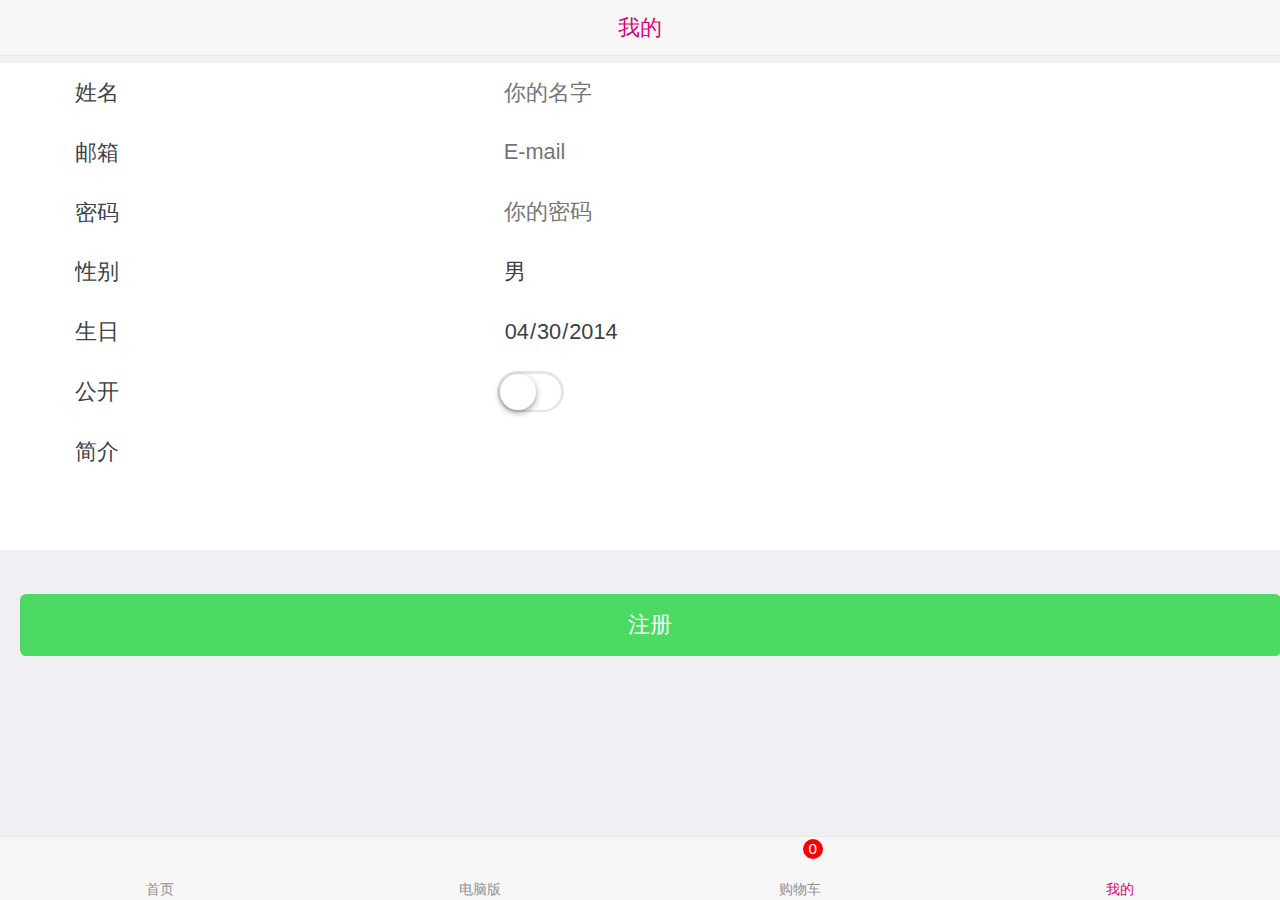
==== me.html @ 5bda0e0c "0.5" ====
<!DOCTYPE html>
<html lang="en">
<head>
    <meta charset="UTF-8">
    <meta http-equiv="X-UA-Compatible" content="IE=edge">

    <meta name="viewport" content="initial-scale=1, maximum-scale=1">
    <meta name="apple-mobile-web-app-capable" content="yes">
    <meta name="apple-mobile-web-app-status-bar-style" content="black">

    <title>泱农易购，农贸商城</title>
    <link rel="stylesheet" href="./css/main.css">
    <link rel="stylesheet" href="./css/light7.css">
    <script src="./js/zepto.min.js"></script>

</head>
<body>
<div class="page">
    <!-- nav-->
    <header class="bar bar-nav ">
        <a href="#" class="open-panel pull-left button-nav button-link" >
            <span class="icon icon-menu color-nong"></span>
        </a>
        <!--<a onclick="javascript:history.go(-1)" class=" pull-left button-nav button-link"  style= "cursor: pointer; ">-->
            <!--<span class="icon icon-left color-danger"></span>-->
        <!--</a>-->
        <h1 class="title">我的</h1>
        <a href="#" class="pull-right button-nav button-link" >
            <span class="icon icon-search color-nong"></span>
        </a>
    </header>
    <!-- Toolbar-->
    <nav class="bar bar-tab">
        <a class="tab-item external" href="./index.html">
            <span class="icon icon-home"></span>
            <span class="tab-label">首页</span>
        </a>
        <a class="tab-item external" href="#">
            <span class="icon icon-app"></span>
            <span class="tab-label">电脑版</span>
        </a>
        <a class="tab-item external " href="./shopCar.html">
            <span class="icon icon-cart"></span>
            <span class="tab-label">购物车</span>
            <span class="badge">0</span>
        </a>
        <a class="tab-item external active" href="#">
            <span class="icon icon-me"></span>
            <span class="tab-label">我的</span>
        </a>
    </nav>
    <div class="content">
        <div class="list-block">
            <ul>
                <!-- Text inputs -->
                <li>
                    <div class="item-content">
                        <div class="item-media"><i class="icon icon-form-name"></i></div>
                        <div class="item-inner">
                            <div class="item-title label">姓名</div>
                            <div class="item-input">
                                <input type="text" placeholder="你的名字">
                            </div>
                        </div>
                    </div>
                </li>
                <li>
                    <div class="item-content">
                        <div class="item-media"><i class="icon icon-form-email"></i></div>
                        <div class="item-inner">
                            <div class="item-title label">邮箱</div>
                            <div class="item-input">
                                <input type="email" placeholder="E-mail">
                            </div>
                        </div>
                    </div>
                </li>
                <li>
                    <div class="item-content">
                        <div class="item-media"><i class="icon icon-form-password"></i></div>
                        <div class="item-inner">
                            <div class="item-title label">密码</div>
                            <div class="item-input">
                                <input type="password" placeholder="你的密码" class="">
                            </div>
                        </div>
                    </div>
                </li>
                <li>
                    <div class="item-content">
                        <div class="item-media"><i class="icon icon-form-gender"></i></div>
                        <div class="item-inner">
                            <div class="item-title label">性别</div>
                            <div class="item-input">
                                <select>
                                    <option>男</option>
                                    <option>女</option>
                                </select>
                            </div>
                        </div>
                    </div>
                </li>
                <!-- Date -->
                <li>
                    <div class="item-content">
                        <div class="item-media"><i class="icon icon-form-calendar"></i></div>
                        <div class="item-inner">
                            <div class="item-title label">生日</div>
                            <div class="item-input">
                                <input type="date" placeholder="Birth day" value="2014-04-30" data-toggle='date' />
                            </div>
                        </div>
                    </div>
                </li>
                <!-- Switch (Checkbox) -->
                <li>
                    <div class="item-content">
                        <div class="item-media"><i class="icon icon-form-toggle"></i></div>
                        <div class="item-inner">
                            <div class="item-title label">公开</div>
                            <div class="item-input">
                                <label class="label-switch">
                                    <input type="checkbox">
                                    <div class="checkbox"></div>
                                </label>
                            </div>
                        </div>
                    </div>
                </li>
                <li class="align-top">
                    <div class="item-content">
                        <div class="item-media"><i class="icon icon-form-comment"></i></div>
                        <div class="item-inner">
                            <div class="item-title label">简介</div>
                            <div class="item-input">
                                <textarea></textarea>
                            </div>
                        </div>
                    </div>
                </li>
            </ul>
        </div>
        <div class="content-block">
            <div class="row">
                <div class="col-100"><a href="#" class="button button-big button-fill button-success ">注册</a></div>
            </div>
        </div>
    </div>
</div>

<!-- popup, panel 等放在这里 -->
<div class="panel-overlay">

</div>
<!--侧边栏-->
<div class="panel panel-left panel-reveal">
    <div class="content-l">
        <p><a href="#" class="close-panel color-white">我的</a></p>
        <p><a href="#" class="close-panel color-white">购物车</a></p>
        <p><a href="#" class="close-panel color-white">收藏</a></p>
        <p><a href="#" class="close-panel color-white">分享</a></p>
        <p><a href="#" class="close-panel color-white ">设置</a></p>
        <p><a href="#" class="close-panel color-white">返回</a></p>
    </div>
</div>

<script>
    $.config = {
        autoInit: true
    }
</script>

<script src=./js/light7.js></script>
<script src=./js/mejs.js></script>

</body>
</html>
---- css/main.css ----
*{
    margin: 0 0;
    padding: 0 0;
}
/*主要部分*/
.content-main{
    position: relative;
    width: 100%;
    max-width: 50rem;
    margin: 0 auto;
}

/*头部*/
.bar-nav{


}


/*内容*/
.swiper{
    position: relative!important;
    overflow: hidden!important;
    margin: 0 0!important;
    text-align: center!important;
}
.swiper ul{
    background: rgba(231, 231, 231, 0) !important;
}
.swiper-ul{
    position: relative;
    width: 500%;
}
.swiper-ul li{
    position: relative;
    float: left;

    width: 20%;
}
.swiper-ul li img{
    position: relative;
    width: 100%;
}

.swiper .xiaoyuan{
    position: relative!important;
    bottom: 1.8rem!important;
}

.swiper .xiaoyuan li{
    display: inline-block;
    width: 1rem;
    height: 1rem;
    background: #000!important;
    border-radius: 50%;
    margin-right: 0.5rem;
    cursor: pointer;
    color: #fff;
    font-family: Arial;
    text-align: center;
    line-height: 1rem;
}
.xiaoyuan a{
    color: #fff;
}
.swiper .xiaoyuan .xiaoyuan1{
    background: #c40564!important;
}
.swiper .xiaoyuan li:hover{
    background: #c40564!important;
}
.swiper .xiaoyuan a:active{
    color: #c40564;
}
/*抢购*/
.qianggou{
    position: relative;
    margin: 0.25rem 0;
    font-size: .85rem;
    width: 100%;
    overflow:hidden;
    background: #c40564;
}

.qianggo-title{
    position: relative;
    width: 100%;
    height: 55px;
}
.qianggou .title0{
    position: absolute;

    left: 4px;
    top: 20px;
    line-height: 24px;
    font-size: 24px;
    color: white;
}
.title1{
    position: absolute;
    left: 110px;
    top: 33px;

    line-height: 15px;
    font-size: 15px;
    color: white;
}

.title2{
    position: absolute;
    left: 190px;
    top: 33px;

    line-height: 15px;
    font-size: 15px;
    color: white;
}
.title3{
    position: absolute;
    left: 230px;
    top: 33px;

    line-height: 15px;
    font-size: 15px;
    color: white;
}
.title4{
    position: absolute;
    left: 275px;
    top: 33px;

    line-height: 15px;
    font-size: 15px;
    color: white;
}

.time-1{
    position: absolute;
    left: 160px;
    top: 30px;
    font-size: 15px;
    width: 12px!important;
    line-height: 20px;
    height: 20px;

    list-style-type:none;
    margin:0 0;
    padding: 0 0;

    overflow: hidden;
    color: white;
    text-align: center;
    background: #150046;
    border-radius: 2px;
}
.time-2{
    position: absolute;
    left: 175px;
    top: 30px;
    font-size: 15px;
    width: 12px;
    line-height: 20px;
    height: 20px;

    list-style-type:none;
    margin:0 0;
    padding: 0 0;

    overflow: hidden;
    color: white;
    text-align: center;
    background: #150046;
    border-radius: 2px;
}
.time-3{
    position: absolute;
    left: 200px;
    top: 30px;
    font-size: 15px;
    width: 12px;
    line-height: 20px;
    height: 20px;

    list-style-type:none;
    margin:0 0;
    padding: 0 0;

    overflow: hidden;
    color: white;
    text-align: center;
    background: #150046;
    border-radius: 2px;
}
.time-4{
    position: absolute;
    left: 215px;
    top: 30px;
    font-size: 15px;
    width: 12px;
    line-height: 20px;
    height: 20px;

    list-style-type:none;
    margin:0 0;
    padding: 0 0;

    overflow: hidden;
    color: white;
    text-align: center;
    background: #150046;
    border-radius: 2px;
}
.time-5{
    position: absolute;
    left: 240px;
    top: 30px;
    font-size: 15px;
    width: 12px;
    line-height: 20px;
    height: 20px;

    list-style-type:none;
    margin:0 0;
    padding: 0 0;

    overflow: hidden;
    color: white;
    text-align: center;
    background: #150046;
    border-radius: 2px;
}

.time-6{
    position: absolute;
    left: 255px;
    top: 30px;
    font-size: 15px;
    width: 12px;
    line-height: 20px;
    height: 20px;

    list-style-type:none;
    margin:0 0;
    padding: 0 0;

    overflow: hidden;
    color: white;
    text-align: center;
    background: #150046;
    border-radius: 2px;
}
.time-1 li {
    position: relative;
    top: -40px;
    /*animation:dsm2 6660s steps(100, end) 0s infinite;*/
}
.time-2 li {
    position: relative;
    top: -60px;
    /*animation:dsm3 6660s steps(100, end) 0s infinite;*/
}
.time-3 li {
    position: relative;
    top: -100px;
    /*animation:dsm5 660s steps(100, end) 0s infinite;*/
}
.time-4 li {
    position: relative;
    top: -180px;
    /*animation:dsm9 60s steps(10, end) 0s infinite;*/
}
.time-5 li {
    position: relative;
    top: -100px;
    /*animation:dsm5 100s steps(10, end) 0s infinite;*/
}
.time-6 li {
    position: relative;
    top: -180px;
    /*animation:dsm9 10s steps(100, end) 0s infinite;*/
}
@keyframes dsm2 {
    to {
        transform:translateY(40px)
    }
}
@keyframes dsm3 {
    to {
        transform:translateY(60px)
    }
}
@keyframes dsm5 {
    to {
        transform:translateY(100px)
    }
}
@keyframes dsm9 {
    to {
        transform:translateY(180px)
    }
}

.qianggo-mian{
    position: absolute;
    width: 100%;
    margin: 0 auto;
}
.qianggo-itemul{

    /*display: -webkit-box;*/
    /*display: -ms-flexbox;*/
    /*display: -webkit-flex;*/
    /*display:         flex;*/

    margin-left: auto;
    margin-right: auto;

    width: 100%;
    max-width: 26rem;
    overflow: hidden;
}

.qianggo-itemli{
    position: relative;
    float: left;
    margin: 0 2px;
    width: 32%;
    background: white;
    list-style-type: none;
}
.qianggo-itemli:active{
    background: #dadada;
}
.qianggo-itema{
    position: relative;
    display: block;
    overflow: hidden;
    width: 100%;
}
.qianggo-img{
    position: relative;

    top: 10px;
    margin-left: 10%;
    width: 80%;
    transition: top 0.3s;
}
.qianggo-img:hover{
    top: 5px;
}
.qianggo-img img{
    position: relative;
    width: 80%;
}
.qianggo-item{
    position: relative;
    display: block;
    top: 5px;
    height: 1rem;
    line-height: 14px;
    overflow: hidden;

}
.item-name{
    position: relative;
    display: block;
    top: -5px;

    /*left: 5px;*/
    height: 1rem;
    line-height: 1rem;
    overflow: hidden;
    font-size: 0.75rem;
    color: #1f1f1f;
    text-align: center;
}
.qiang-rmb{
    position: relative;
    float: right;
    left: 10px;
}
@media screen and (max-width:350px){
    .qianggou{
        height: 9.5rem;
    }
    .qianggo-mian{
        height: 8.5rem;
    }
    .qianggo-itemul{
        height: 6.5rem;
    }
}
@media screen and (max-width:620px) and (min-width:351px){
    .qianggou{
        height: 11rem;
    }
    .qianggo-mian{
        height: 10rem;
    }
    .qianggo-itemul{
        height: 8rem;
    }
}
/*min-device-width  分辨率*/
@media screen and (min-width:621px){
    .qianggou{
        height: 12rem;
    }
    .qianggo-mian{
        height: 11rem;
    }
    .qianggo-itemul{
        height: 9.4rem;
    }
}

.guanggao{
    position: relative;
    width: 100%;
    padding-top: 20px;
    height: 90px;
    overflow: hidden;
    /*background: #e9e9e9;*/
}
.guanggao img{
    width: 100%;
}

.item-rmb{
    font-size: 1.2rem;
    line-height: 1.2rem;
}
.groupText{
    position: relative;
    display: -webkit-box;
    height: 2.1rem;
    margin-right: 4.5rem;
    overflow: hidden;
    font-size: .75rem;
    line-height: 1.05rem;
    color: #5f646e;
    text-overflow: ellipsis;

    -webkit-line-clamp: 2;
    -webkit-box-orient: vertical;
}
.groupBuy{
    position: absolute;
    top: 3rem;
    right: 0.4rem;
    width: 5rem;
    height: 1.5rem;
    line-height: 1.5rem;
    text-align: center;
    color: white;
    border-radius: 0.3rem;
    background: #c40564;
}

.groupBuy:active{
    color: #440522;
}
.groupLast{
    text-align: center;
}

/*标题*/
.titleBackground{
    background:white;
}

/*底部*/
.bar-tab{

}
.itemClassimgMove{
    position: absolute;
}
/*左侧*/
.content-l{
    padding: 0 .75rem;
    margin: 4.75rem 0;
    color: #6d6d72;
}
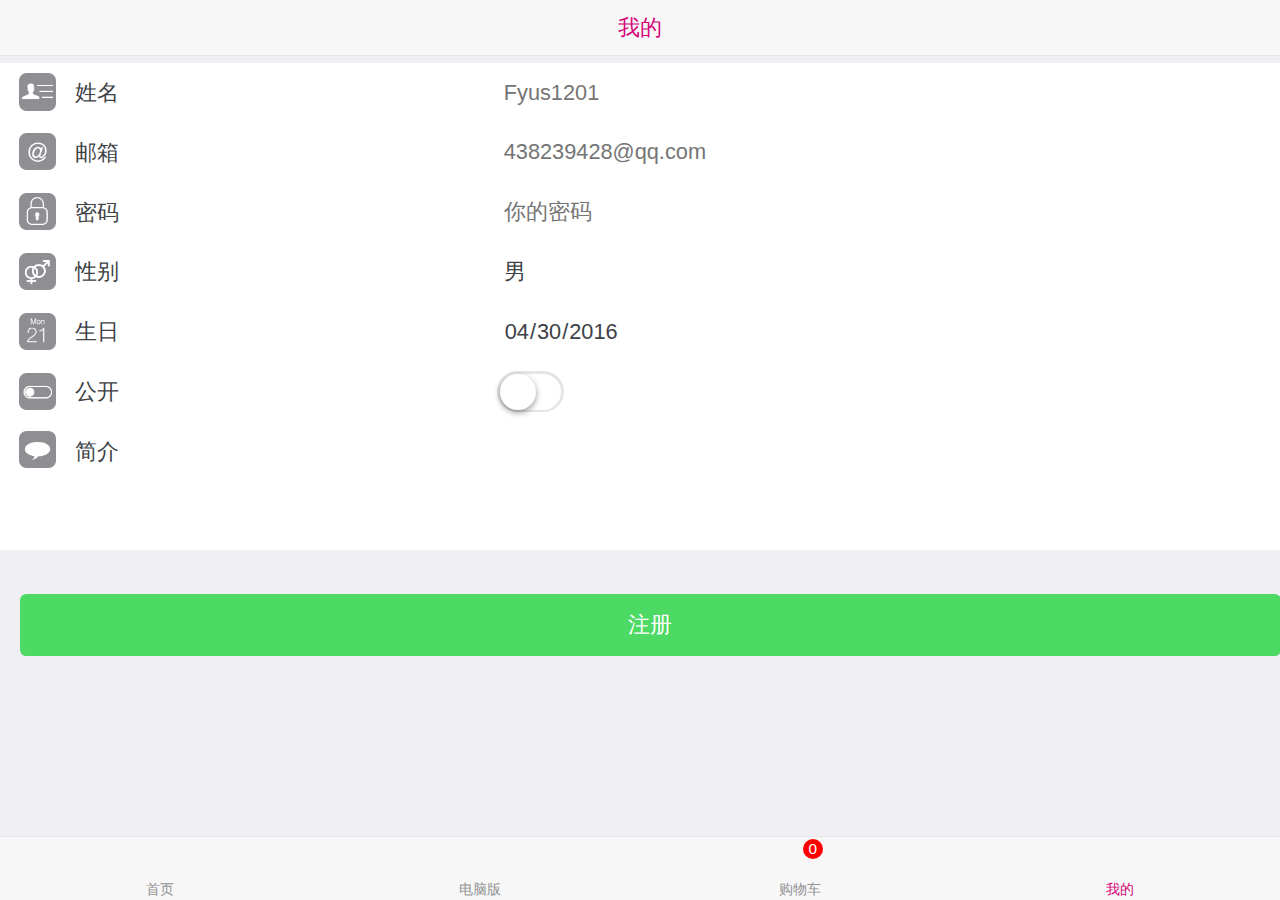
==== commit 564a5b09: "1.0" ====
--- a/me.html
+++ b/me.html
@@ -59,7 +59,7 @@
                         <div class="item-inner">
                             <div class="item-title label">姓名</div>
                             <div class="item-input">
-                                <input type="text" placeholder="你的名字">
+                                <input type="text" placeholder="Fyus1201">
                             </div>
                         </div>
                     </div>
@@ -70,7 +70,7 @@
                         <div class="item-inner">
                             <div class="item-title label">邮箱</div>
                             <div class="item-input">
-                                <input type="email" placeholder="E-mail">
+                                <input type="email" placeholder="438239428@qq.com">
                             </div>
                         </div>
                     </div>
@@ -107,7 +107,7 @@
                         <div class="item-inner">
                             <div class="item-title label">生日</div>
                             <div class="item-input">
-                                <input type="date" placeholder="Birth day" value="2014-04-30" data-toggle='date' />
+                                <input type="date" placeholder="Birth day" value="2016-04-30" data-toggle='date' />
                             </div>
                         </div>
                     </div>
@@ -171,7 +171,8 @@
 </script>
 
 <script src=./js/light7.js></script>
-<script src=./js/mejs.js></script>
+<script src="./js/stroe/app.js"></script>
+<script src=js/stroe/mejs.js></script>
 
 </body>
 </html>--- a/css/main.css
+++ b/css/main.css
@@ -75,7 +75,8 @@
 /*抢购*/
 .qianggou{
     position: relative;
-    margin: 0.25rem 0;
+    margin: 0.15rem 0;
+    margin-top: -1rem;
     font-size: .85rem;
     width: 100%;
     overflow:hidden;
@@ -398,7 +399,7 @@
         height: 10rem;
     }
     .qianggo-itemul{
-        height: 8rem;
+        height: 8.5rem;
     }
 }
 /*min-device-width  分辨率*/
@@ -430,11 +431,20 @@
     font-size: 1.2rem;
     line-height: 1.2rem;
 }
+.groupSubtitle {
+    position: relative;
+    max-width: 100%;
+    margin-right: 1.5rem;
+    overflow: hidden;
+    font-size: .75rem;
+    text-overflow: ellipsis;
+    white-space: nowrap;
+}
 .groupText{
     position: relative;
     display: -webkit-box;
     height: 2.1rem;
-    margin-right: 4.5rem;
+    margin-right: 5rem;
     overflow: hidden;
     font-size: .75rem;
     line-height: 1.05rem;
@@ -444,11 +454,100 @@
     -webkit-line-clamp: 2;
     -webkit-box-orient: vertical;
 }
+.groupBuyNum{
+    position: absolute;
+    top: 1.8rem;
+    /*margin-right: 0.4rem;*/
+    right: 1rem;
+    width: 4.6rem;
+    height: 1.1rem;
+    line-height: 1rem;
+    text-align: center;
+    color: #ff6100;
+    border-radius: 0.3rem;
+    background: rgba(255, 255, 255, 0);
+}
+.groupBuyNum-sun{
+    text-align: center;
+    height: 1.1rem;
+    width: 2rem;
+    color: #ff6100;
+}
+/*自定义按钮*/
+.delButton{
+    position: relative;
+    display: block;
+    float: left;
+
+    width: 1rem;
+    height: 1.1rem;
+    line-height: 1rem;
+
+    -moz-box-sizing: border-box;
+    box-sizing: border-box;
+    -webkit-appearance: none;
+
+    font-family: inherit;
+    font-size: 1rem;
+
+    background: #f6383a;
+    color: white;
+    text-align: center;
+    text-decoration: none;
+    text-overflow: ellipsis;
+    white-space: nowrap;
+    cursor: pointer;
+    /*border: 1px solid #0894ec;*/
+    border-radius: .25rem;
+
+    -moz-appearance: none;
+    -ms-appearance: none;
+    appearance: none;
+}
+.delButton:active{
+    color: white;
+    background: #f00b0d;
+    border-color: #f00b0d;
+}
+.addButton{
+    position: relative;
+    display: block;
+    float: right;
+    width: 1rem;
+    height: 1.1rem;
+    line-height: 1rem;
+
+    -moz-box-sizing: border-box;
+    box-sizing: border-box;
+    -webkit-appearance: none;
+
+    font-family: inherit;
+    font-size: 1rem;
+
+    background: #4cd964;
+    color: white;
+    text-align: center;
+    text-decoration: none;
+    text-overflow: ellipsis;
+    white-space: nowrap;
+    cursor: pointer;
+    /*border: 1px solid #0894ec;*/
+    border-radius: .25rem;
+
+    -moz-appearance: none;
+    -ms-appearance: none;
+    appearance: none;
+}
+.addButton:active{
+    color: white;
+    background: #2ac845;
+    border-color: #2ac845;
+}
 .groupBuy{
     position: absolute;
     top: 3rem;
-    right: 0.4rem;
-    width: 5rem;
+    right: 1rem;
+    width: 4.6rem;
     height: 1.5rem;
     line-height: 1.5rem;
     text-align: center;
@@ -481,4 +580,41 @@
     padding: 0 .75rem;
     margin: 4.75rem 0;
     color: #6d6d72;
+}
+
+/*购物车*/
+.shopCarItem-content {
+    display: -webkit-box;
+    display: -ms-flexbox;
+    display: -webkit-flex;
+    display:         flex;
+
+    min-height: 2.2rem;
+    -moz-box-sizing: border-box;
+    box-sizing: border-box;
+    padding-left: .75rem;
+
+    -webkit-box-pack: justify;
+    -ms-flex-pack: justify;
+    -webkit-justify-content: space-between;
+    justify-content: space-between;
+    -webkit-box-align: center;
+    -ms-flex-align: center;
+    -webkit-align-items: center;
+    align-items: center;
+
+    width: 100%;
+}
+
+.shopCarSun {
+    /*float: right;*/
+    margin: 0.25rem 0;
+    margin-bottom: 0.5rem;
+    padding-right: 1rem;
+    font-size: .85rem;
+    color: rgba(0, 0, 0, 0.66);
+}
+.shopCarSun-num{
+    float: right;
+    color: #ff6100;
 }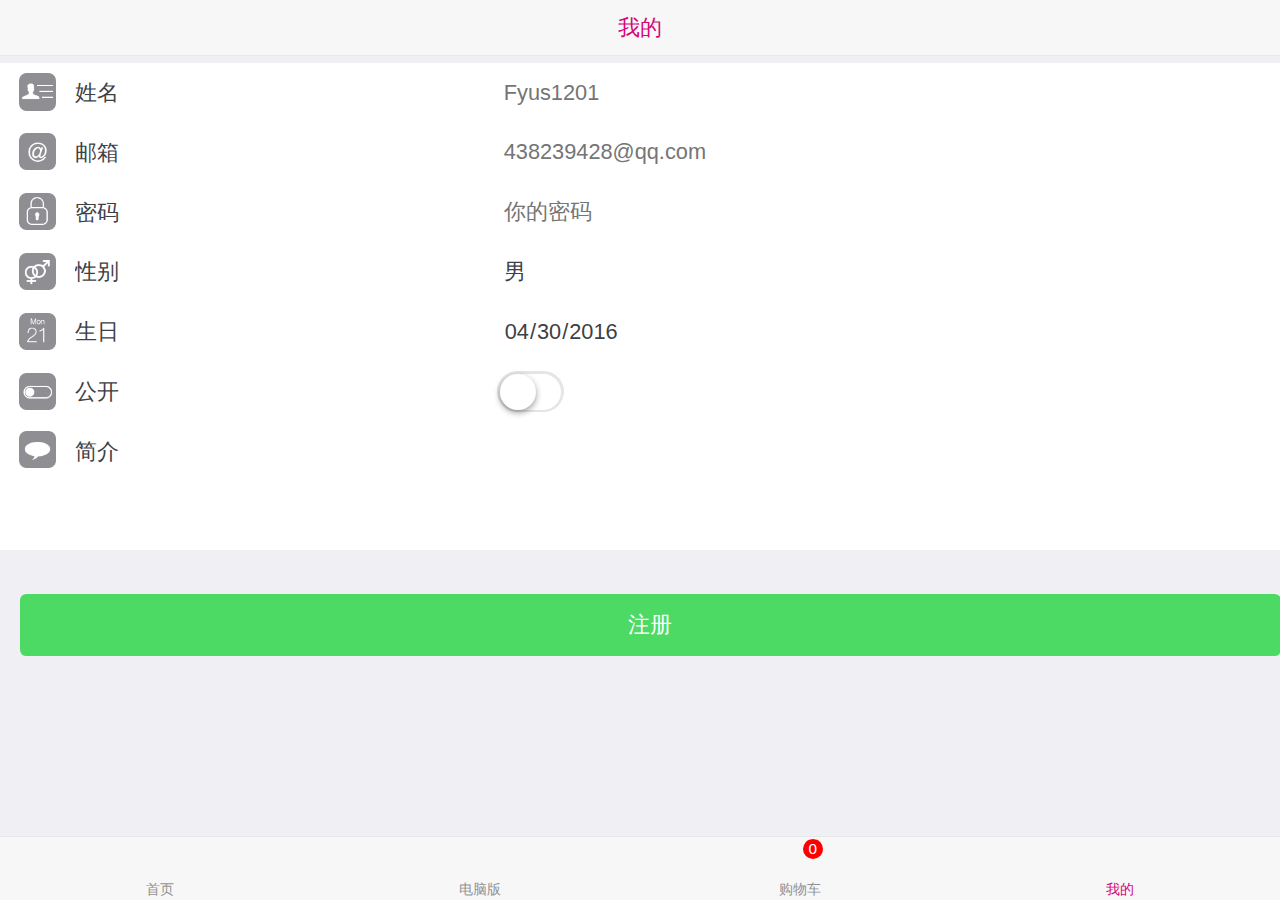
==== commit b5a2b0d1: "1.1" ====
--- a/me.html
+++ b/me.html
@@ -35,7 +35,7 @@
             <span class="icon icon-home"></span>
             <span class="tab-label">首页</span>
         </a>
-        <a class="tab-item external" href="#">
+        <a class="tab-item external" href="http://og9mvui2y.bkt.clouddn.com/">
             <span class="icon icon-app"></span>
             <span class="tab-label">电脑版</span>
         </a>
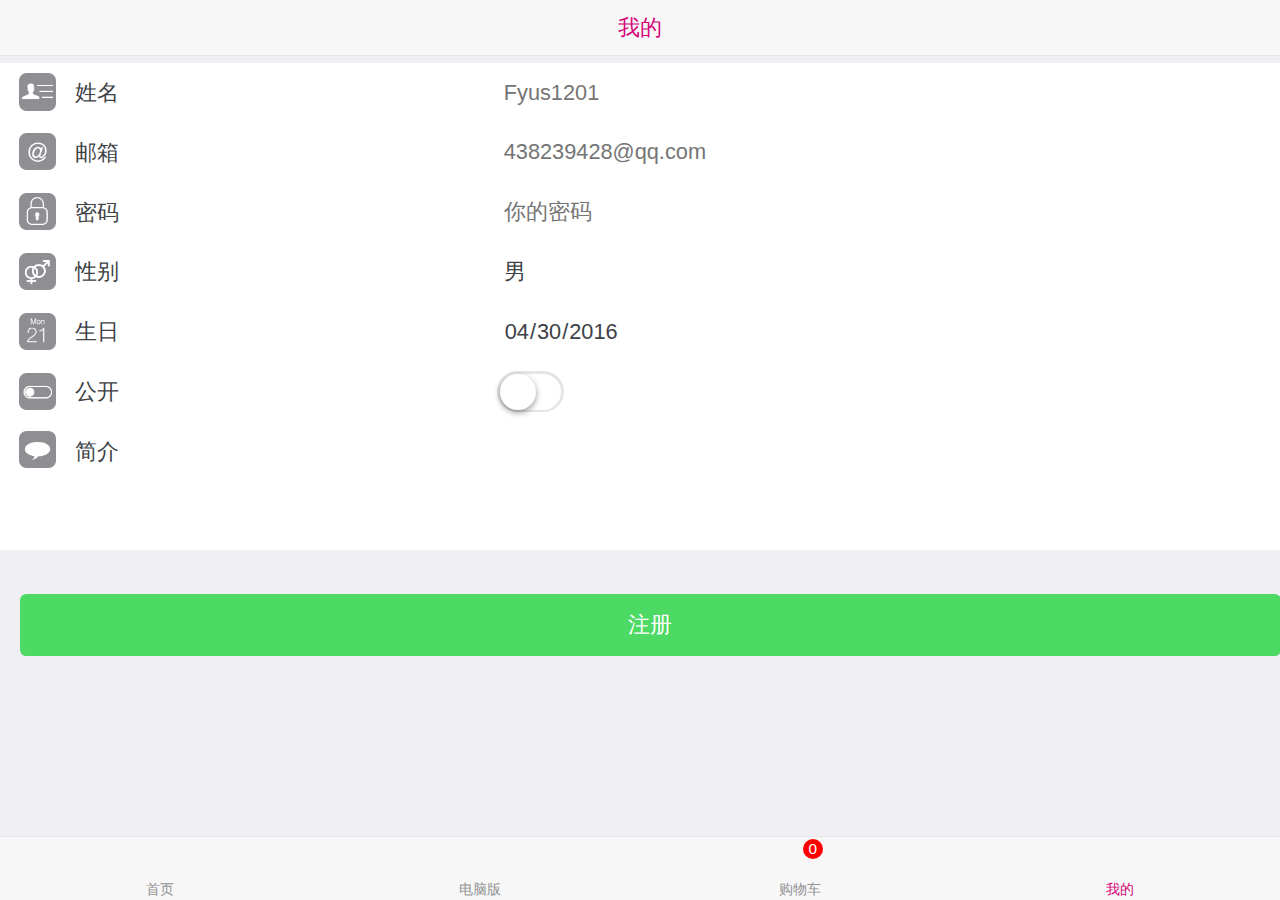
==== commit e90a3355: "1.5" ====
--- a/me.html
+++ b/me.html
@@ -35,7 +35,7 @@
             <span class="icon icon-home"></span>
             <span class="tab-label">首页</span>
         </a>
-        <a class="tab-item external" href="http://og9mvui2y.bkt.clouddn.com/">
+        <a class="tab-item external" href="ogb4bjgm6.bkt.clouddn.com/">
             <span class="icon icon-app"></span>
             <span class="tab-label">电脑版</span>
         </a>
